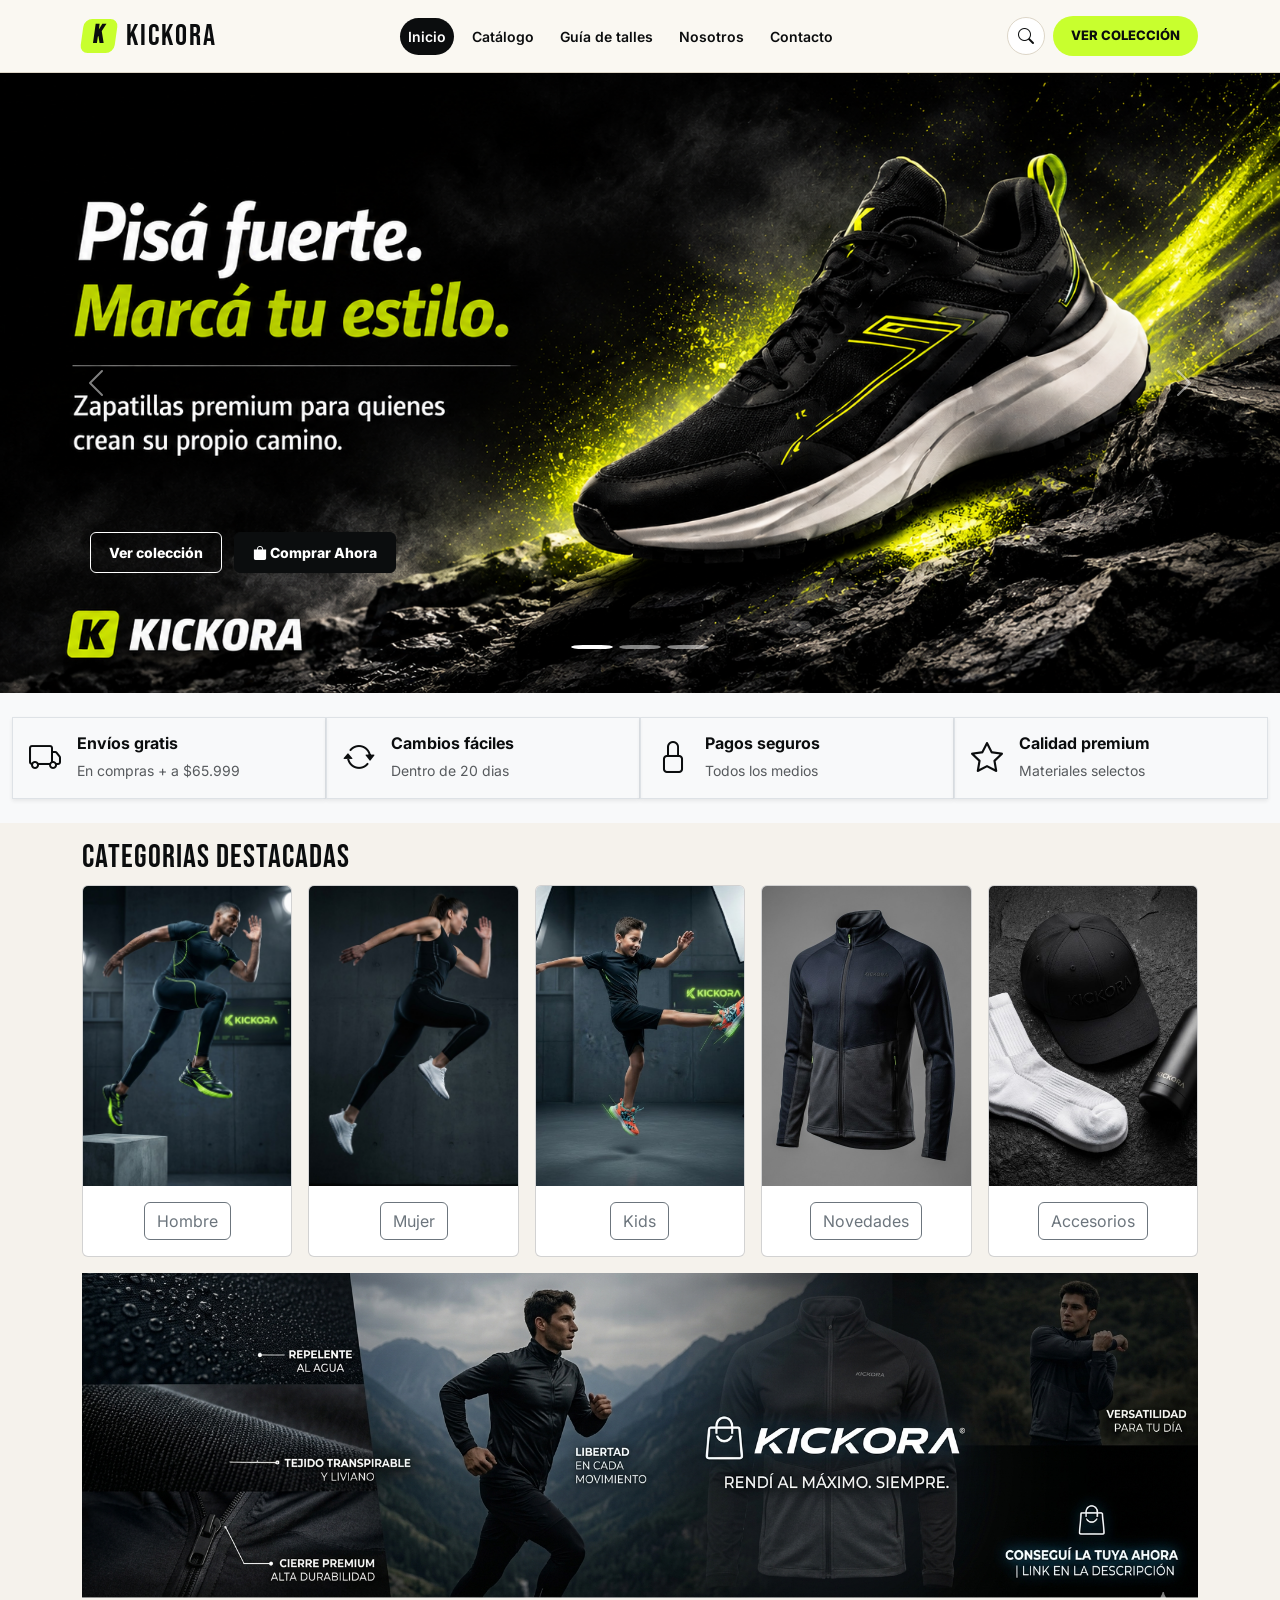
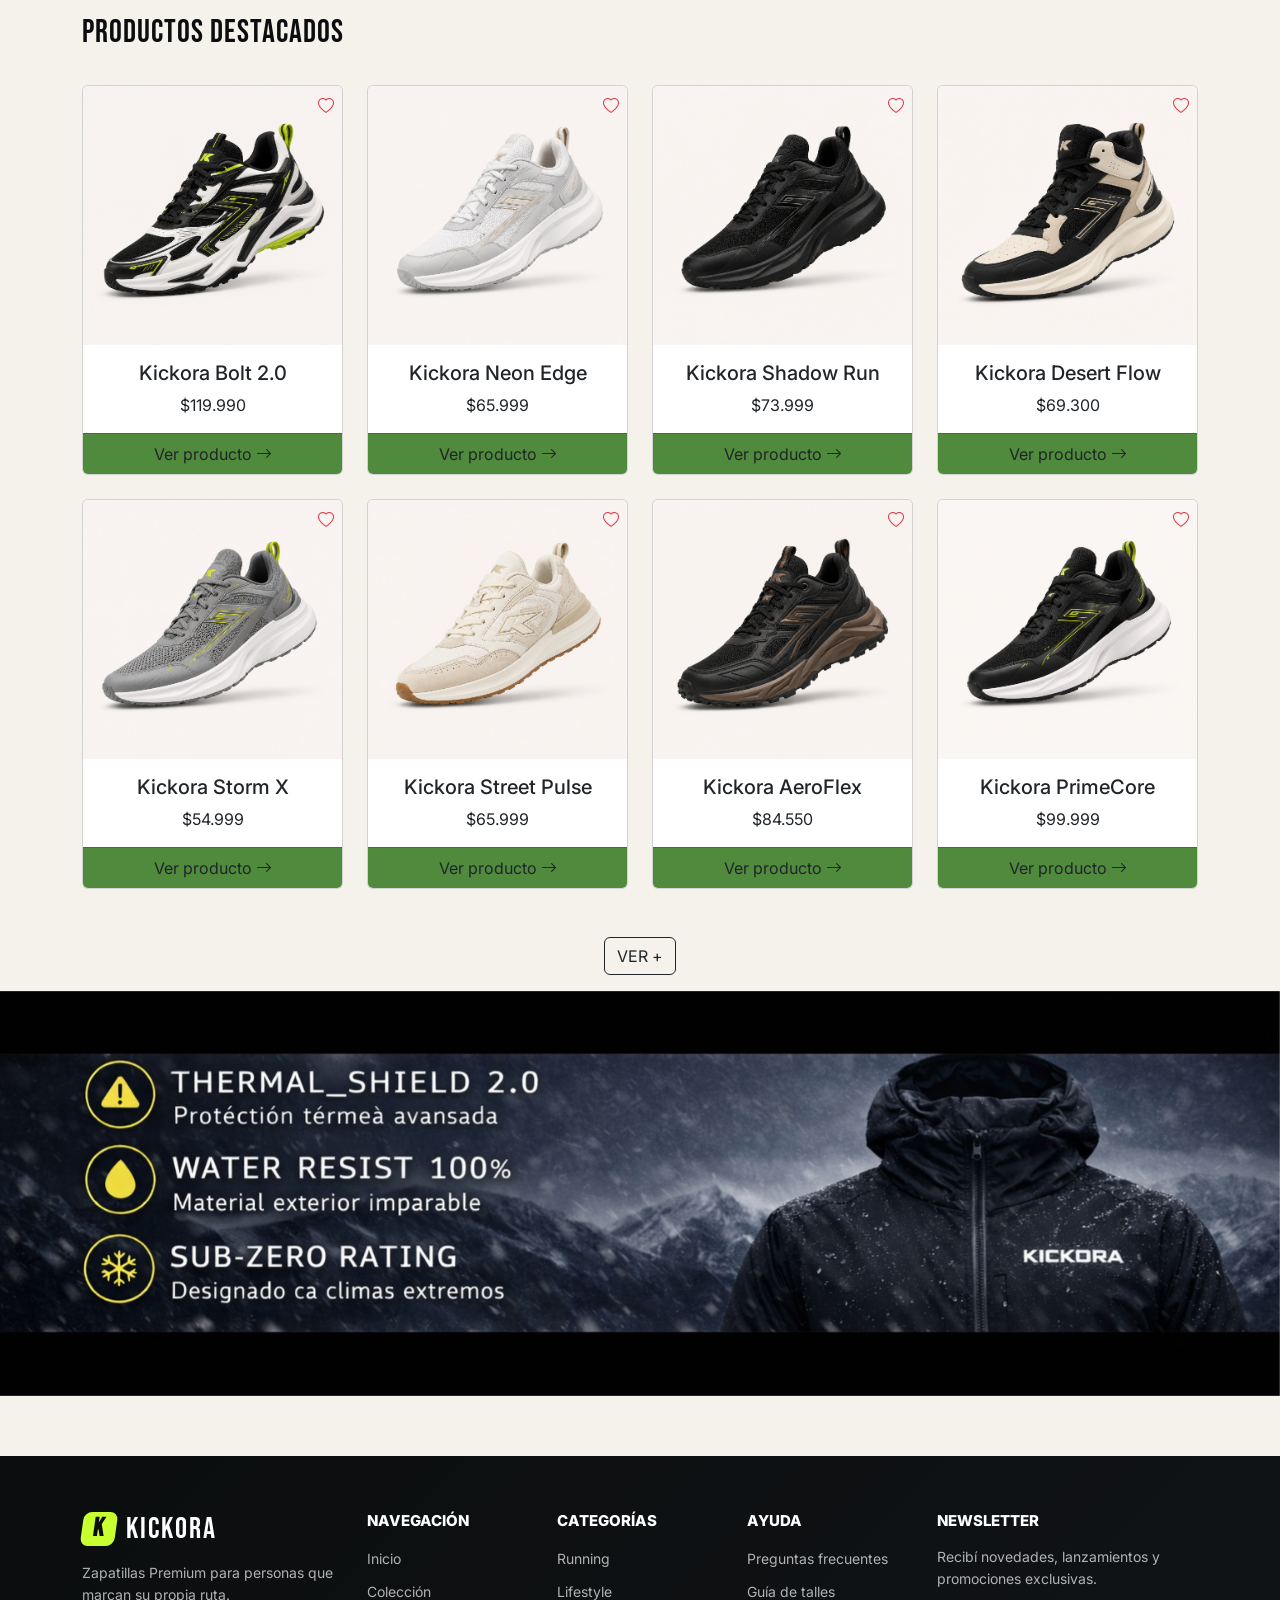
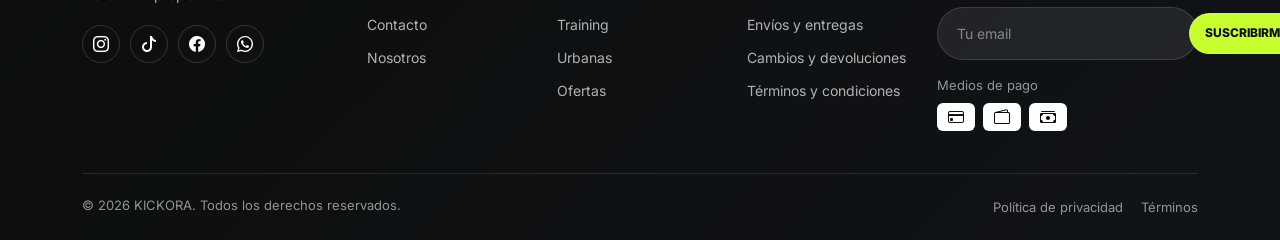
==== index.html @ adc2bf5d "arreglo el carousel, arreglo los botones de categorias y comprar ahora linkeando a categorias" ====
<!doctype html>
<html lang="es">
  <head>
    <meta charset="UTF-8" />
    <meta name="viewport" content="width=device-width, initial-scale=1.0" />
    <meta name="description" content="E-commerce de zapatillas en Argentina" />
    <meta name="author" content="RollingCode" />
    <link
      href="https://cdn.jsdelivr.net/npm/bootstrap@5.3.8/dist/css/bootstrap.min.css"
      rel="stylesheet"
      integrity="sha384-sRIl4kxILFvY47J16cr9ZwB07vP4J8+LH7qKQnuqkuIAvNWLzeN8tE5YBujZqJLB"
      crossorigin="anonymous"
    />
    <link
      rel="stylesheet"
      href="https://cdn.jsdelivr.net/npm/bootstrap-icons@1.11.3/font/bootstrap-icons.min.css"
    />
    <link rel="stylesheet" href="./css/style.css" />
    <title>Kickora | Tienda de Zapatillas</title>
  </head>
  <body>
    <header>
      <nav class="navbar navbar-expand-lg navbar-kickora">
        <div class="container">
          <a class="navbar-brand logo-kickora" href="index.html">
            <span class="marca-logo">K</span>
            KICKORA
          </a>

          <button
            class="navbar-toggler boton-menu-kickora"
            type="button"
            data-bs-toggle="collapse"
            data-bs-target="#menuKickora"
            aria-controls="menuKickora"
            aria-expanded="false"
            aria-label="Abrir menú"
          >
            <span class="navbar-toggler-icon"></span>
          </button>

          <div class="collapse navbar-collapse" id="menuKickora">
            <ul class="navbar-nav mx-auto mb-2 mb-lg-0 menu-kickora">
              <li class="nav-item">
                <a class="nav-link active" href="index.html">Inicio</a>
              </li>

              <li class="nav-item">
                <a class="nav-link" href="./pages/categorias.html">Catálogo</a>
              </li>

              <li class="nav-item">
                <a class="nav-link" href="./pages/talles.html"
                  >Guía de talles</a
                >
              </li>

              <li class="nav-item">
                <a class="nav-link" href="./pages/nosotros.html">Nosotros</a>
              </li>

              <li class="nav-item">
                <a class="nav-link" href="./pages/contacto.html">Contacto</a>
              </li>
            </ul>

            <div class="d-flex align-items-center gap-2 acciones-kickora">
              <a href="#" class="boton-icono" aria-label="Buscar">
                <i class="bi bi-search"></i>
              </a>

              <a
                href="./pages/categorias.html"
                class="btn boton-principal-kickora"
              >
                Ver colección
              </a>
            </div>
          </div>
        </div>
      </nav>
    </header>
    <main>
      <!--CAROUSEL -->
      <div
        id="carouselExampleIndicators"
        class="carousel slide carousel-kickora"
        data-bs-ride="carousel"
        data-bs-interval="3000"
        data-bs-pause="false"
      >
        <div class="carousel-indicators">
          <button
            type="button"
            data-bs-target="#carouselExampleIndicators"
            data-bs-slide-to="0"
            class="active"
            aria-current="true"
            aria-label="Slide 1"
          ></button>

          <button
            type="button"
            data-bs-target="#carouselExampleIndicators"
            data-bs-slide-to="1"
            aria-label="Slide 2"
          ></button>

          <button
            type="button"
            data-bs-target="#carouselExampleIndicators"
            data-bs-slide-to="2"
            aria-label="Slide 3"
          ></button>
        </div>

        <!-- CAROUSEL BANNERS -->
        <div class="carousel-inner">
          <div class="carousel-item active">
            <img
              src="./img/KICK-BANNER-1.png"
              class="d-block w-100 flyer banner"
              alt="kick1flyer1"
            />

            <div class="botones-carousel">
              <a
                href="./pages/categorias.html"
                class="btn btn-outline-light btn-sm"
              >
                Ver colección
              </a>

              <a href="./pages/categorias.html" class="btn btn-venta btn-sm">
                <i class="bi bi-bag-fill"></i>
                Comprar Ahora
              </a>
            </div>
          </div>

          <div class="carousel-item">
            <img
              src="./img/KICK-BANNER-2.png"
              class="d-block w-100 flyer banner"
              alt="kickflayer2"
            />

            <div class="botones-carousel">
              <a
                href="./pages/categorias.html"
                class="btn btn-outline-light btn-sm"
              >
                Ver colección
              </a>

              <a href="./pages/categorias.html" class="btn btn-venta btn-sm">
                <i class="bi bi-bag-fill"></i>
                Comprar Ahora
              </a>
            </div>
          </div>

          <div class="carousel-item">
            <img
              src="./img/KICK-BANNER-3.png"
              class="d-block w-100 flyer banner"
              alt="kickflyer3"
            />

            <div class="botones-carousel">
              <a
                href="./pages/categorias.html"
                class="btn btn-outline-light btn-sm"
              >
                Ver colección
              </a>

              <a href="./pages/categorias.html" class="btn btn-venta btn-sm">
                <i class="bi bi-bag-fill"></i>
                Comprar Ahora
              </a>
            </div>
          </div>
        </div>

        <!-- botones de direccionamientos del carousel -->
        <button
          class="carousel-control-prev"
          type="button"
          data-bs-target="#carouselExampleIndicators"
          data-bs-slide="prev"
        >
          <span class="carousel-control-prev-icon" aria-hidden="true"></span>
          <span class="visually-hidden">Anterior</span>
        </button>

        <button
          class="carousel-control-next"
          type="button"
          data-bs-target="#carouselExampleIndicators"
          data-bs-slide="next"
        >
          <span class="carousel-control-next-icon" aria-hidden="true"></span>
          <span class="visually-hidden">Siguiente</span>
        </button>
      </div>
      <!-- SECTOR DE BENEFICIOS -->
      <section class="d-none d-md-block py-4 bg-light">
        <div class="container-fluid">
          <div class="row row-cols-1 row-cols-md-4 g-0">
            <!-- Envíos -->
            <div class="col">
              <div class="d-flex align-items-center p-3 border shadow-sm h-100">
                <i class="bi bi-truck fs-2 me-3"></i>
                <div>
                  <h6 class="mb-1 fw-bold">Envíos gratis</h6>
                  <small class="text-muted">En compras + a $65.999</small>
                </div>
              </div>
            </div>
            <!-- Cambios -->
            <div class="col">
              <div class="d-flex align-items-center p-3 border shadow-sm h-100">
                <i class="bi bi-arrow-repeat fs-2 me-3"></i>
                <div>
                  <h6 class="mb-1 fw-bold">Cambios fáciles</h6>
                  <small class="text-muted">Dentro de 20 dias</small>
                </div>
              </div>
            </div>
            <!-- Pagos -->
            <div class="col">
              <div class="d-flex align-items-center p-3 border shadow-sm h-100">
                <i class="bi bi-lock fs-2 me-3"></i>
                <div>
                  <h6 class="mb-1 fw-bold">Pagos seguros</h6>
                  <small class="text-muted">Todos los medios</small>
                </div>
              </div>
            </div>
            <!-- Calidad premium -->
            <div class="col">
              <div class="d-flex align-items-center p-3 border shadow-sm h-100">
                <i class="bi bi-star fs-2 me-3"></i>
                <div>
                  <h6 class="mb-1 fw-bold">Calidad premium</h6>
                  <small class="text-muted">Materiales selectos</small>
                </div>
              </div>
            </div>
          </div>
        </div>
      </section>
      <!--CATEGORIAS DESTACADAS -->
      <section class="container my-3">
        <h2>Categorias destacadas</h2>
        <div
          class="row row-categorias justify-content-center row-cols-2 row-cols-md-3 row-cols-lg-5 g-3"
        >
          <div class="col">
            <div class="card">
              <img
                src="./img/hombre.jpg"
                class="card-img-top img-categoria"
                alt="Hombre"
              />
              <div class="card-body text-center">
                <a
                  href="./pages/categorias.html"
                  class="btn btn-outline-secondary"
                  >Hombre</a
                >
              </div>
            </div>
          </div>
          <div class="col">
            <div class="card">
              <img
                src="./img/mujer.jpg"
                class="card-img-top img-categoria"
                alt="Mujer"
              />
              <div class="card-body text-center">
                <button type="button" class="btn btn-outline-secondary">
                  Mujer
                </button>
              </div>
            </div>
          </div>
          <div class="col">
            <div class="card">
              <img
                src="./img/niño.jpg"
                class="card-img-top img-categoria"
                alt="Kids"
              />
              <div class="card-body text-center">
                <button type="button" class="btn btn-outline-secondary">
                  Kids
                </button>
              </div>
            </div>
          </div>
          <div class="col">
            <div class="card">
              <img
                src="./img/novedades.jpg"
                class="card-img-top img-categoria"
                alt="Novedades"
              />
              <div class="card-body text-center">
                <button type="button" class="btn btn-outline-secondary">
                  Novedades
                </button>
              </div>
            </div>
          </div>
          <div class="col">
            <div class="card">
              <img
                src="./img/accesorios.jpg"
                class="card-img-top img-categoria"
                alt="Accesorios"
              />
              <div class="card-body text-center">
                <button type="button" class="btn btn-outline-secondary">
                  Accesorios
                </button>
              </div>
            </div>
          </div>
        </div>
      </section>
      <!--BANNER PROMOCIONAL -->
      <section class="container-fluid position-relative d-none d-md-block">
        <img
          src="./img/bannermedio.png"
          alt="Bannerpublicitario"
          class="banner-kickora"
        />
      </section>
      <!--CATEGORIAS DE PRODUCTOS -->
      <section class="container my-3">
        <h2>Productos Destacados</h2>
        <div class="row row-cols-2 row-cols-md-4 g-4 mt-2 text-center">
          <div class="col">
            <div class="card h-100 position-relative">
              <img src="./img/1.png" class="card-img-top" alt="producto1" />
              <a href="#" class="position-absolute top-0 end-0 m-2 text-danger">
                <i class="bi bi-heart"></i>
              </a>
              <div class="card-body">
                <h5 class="card-title">Kickora Bolt 2.0</h5>
                <p class="card-text">$119.990</p>
              </div>
              <div class="card-footer">
                <a
                  href="pages/detalle-producto.html"
                  class="text-decoration-none text-dark"
                >
                  Ver producto <i class="bi bi-arrow-right"></i>
                </a>
              </div>
            </div>
          </div>
          <div class="col">
            <div class="card h-100 position-relative">
              <img src="./img/2.png" class="card-img-top" alt="producto2" />
              <a href="#" class="position-absolute top-0 end-0 m-2 text-danger">
                <i class="bi bi-heart"></i>
              </a>
              <div class="card-body">
                <h5 class="card-title">Kickora Neon Edge</h5>
                <p class="card-text">$65.999</p>
              </div>
              <div class="card-footer">
                <span>Ver producto <i class="bi bi-arrow-right"></i></span>
              </div>
            </div>
          </div>
          <div class="col">
            <div class="card h-100 position-relative">
              <img src="./img/3.png" class="card-img-top" alt="producto3" />
              <a href="#" class="position-absolute top-0 end-0 m-2 text-danger">
                <i class="bi bi-heart"></i>
              </a>
              <div class="card-body">
                <h5 class="card-title">Kickora Shadow Run</h5>
                <span class="card-text">$73.999</span>
              </div>
              <div class="card-footer">
                <span>Ver producto <i class="bi bi-arrow-right"></i></span>
              </div>
            </div>
          </div>
          <div class="col">
            <div class="card h-100 position-relative">
              <img src="./img/4.png" class="card-img-top" alt="producto4" />
              <a href="#" class="position-absolute top-0 end-0 m-2 text-danger">
                <i class="bi bi-heart"></i>
              </a>
              <div class="card-body">
                <h5 class="card-title">Kickora Desert Flow</h5>
                <p class="card-text">$69.300</p>
              </div>
              <div class="card-footer">
                <span>Ver producto <i class="bi bi-arrow-right"></i></span>
              </div>
            </div>
          </div>
          <div class="col">
            <div class="card h-100 position-relative">
              <img src="./img/5.png" class="card-img-top" alt="producto5" />
              <a href="#" class="position-absolute top-0 end-0 m-2 text-danger">
                <i class="bi bi-heart"></i>
              </a>
              <div class="card-body">
                <h5 class="card-title">Kickora Storm X</h5>
                <p class="card-text">$54.999</p>
              </div>
              <div class="card-footer">
                <span>Ver producto <i class="bi bi-arrow-right"></i></span>
              </div>
            </div>
          </div>
          <div class="col">
            <div class="card h-100 position-relative">
              <img src="./img/6.png" class="card-img-top" alt="producto6" />
              <a href="#" class="position-absolute top-0 end-0 m-2 text-danger">
                <i class="bi bi-heart"></i>
              </a>
              <div class="card-body">
                <h5 class="card-title">Kickora Street Pulse</h5>
                <p class="card-text">$65.999</p>
              </div>
              <div class="card-footer">
                <span>Ver producto <i class="bi bi-arrow-right"></i></span>
              </div>
            </div>
          </div>
          <div class="col">
            <div class="card h-100 position-relative">
              <img src="./img/7.png" class="card-img-top" alt="producto7" />
              <a href="#" class="position-absolute top-0 end-0 m-2 text-danger">
                <i class="bi bi-heart"></i>
              </a>
              <div class="card-body">
                <h5 class="card-title">Kickora AeroFlex</h5>
                <p class="card-text">$84.550</p>
              </div>
              <div class="card-footer">
                <span>Ver producto <i class="bi bi-arrow-right"></i></span>
              </div>
            </div>
          </div>
          <div class="col">
            <div class="card h-100 position-relative">
              <img
                src="./img/8.png"
                class="card-img-top"
                alt="producto8
              "
              />
              <a href="#" class="position-absolute top-0 end-0 m-2 text-danger">
                <i class="bi bi-heart"></i>
              </a>
              <div class="card-body">
                <h5 class="card-title">Kickora PrimeCore</h5>
                <p class="card-text">$99.999</p>
              </div>
              <div class="card-footer">
                <span>Ver producto <i class="bi bi-arrow-right"></i></span>
              </div>
            </div>
          </div>
        </div>
        <div class="text-center mt-5">
          <button type="button" class="btn btn-outline-dark display-3">
            VER +
          </button>
        </div>
      </section>
      <!--CAROUSEL FIN PROMO -->
      <section>
        <div
          id="promoCarousel"
          class="carousel slide h-25"
          data-bs-ride="carousel"
          data-bs-interval="2000"
        >
          <div class="carousel-inner">
            <div class="carousel-item active">
              <img
                src="./img/promocamperas.png"
                class="d-block w-100"
                alt="camperapromo"
              />
            </div>
            <div class="carousel-item">
              <img
                src="./img/termicaspromo.png"
                class="d-block w-100"
                alt="termicaspromo"
              />
            </div>
            <div class="carousel-item">
              <img
                src="./img/promomedias.png"
                class="d-block w-100"
                alt="mediaspromo"
              />
            </div>
            <div class="carousel-item">
              <img src="./img/off.png" class="d-block w-100" alt="offpromo" />
            </div>
          </div>
        </div>
      </section>
    </main>
    <footer class="footer-kickora">
      <div class="container">
        <div class="row gy-4">
          <div class="col-12 col-md-6 col-lg-3">
            <a href="index.html" class="logo-footer">
              <span class="marca-logo">K</span>
              KICKORA
            </a>

            <p class="texto-footer mt-3">
              Zapatillas Premium para personas que marcan su propia ruta.
            </p>

            <div class="redes-footer">
              <a href="#" aria-label="Instagram">
                <i class="bi bi-instagram"></i>
              </a>

              <a href="#" aria-label="TikTok">
                <i class="bi bi-tiktok"></i>
              </a>

              <a href="#" aria-label="Facebook">
                <i class="bi bi-facebook"></i>
              </a>

              <a href="#" aria-label="WhatsApp">
                <i class="bi bi-whatsapp"></i>
              </a>
            </div>
          </div>

          <div class="col-6 col-md-3 col-lg-2">
            <h5 class="titulo-footer">Navegación</h5>

            <ul class="links-footer">
              <li><a href="index.html">Inicio</a></li>
              <li><a href="./pages/categorias.html">Colección</a></li>
              <li><a href="./pages/contacto.html">Contacto</a></li>
              <li><a href="./pages/nosotros.html">Nosotros</a></li>
            </ul>
          </div>

          <div class="col-6 col-md-3 col-lg-2">
            <h5 class="titulo-footer">Categorías</h5>

            <ul class="links-footer">
              <li><a href="./pages/categorias.html">Running</a></li>
              <li><a href="./pages/categorias.html">Lifestyle</a></li>
              <li><a href="./pages/categorias.html">Training</a></li>
              <li><a href="./pages/categorias.html">Urbanas</a></li>
              <li><a href="./pages/categorias.html">Ofertas</a></li>
            </ul>
          </div>

          <div class="col-6 col-md-3 col-lg-2">
            <h5 class="titulo-footer">Ayuda</h5>

            <ul class="links-footer">
              <li>
                <a href="./pages/preguntas-frecuentes.html"
                  >Preguntas frecuentes</a
                >
              </li>
              <li><a href="./pages/talles.html">Guía de talles</a></li>
              <li><a href="#">Envíos y entregas</a></li>
              <li><a href="#">Cambios y devoluciones</a></li>
              <li><a href="#">Términos y condiciones</a></li>
            </ul>
          </div>

          <div class="col-12 col-md-6 col-lg-3">
            <h5 class="titulo-footer">Newsletter</h5>

            <p class="texto-footer">
              Recibí novedades, lanzamientos y promociones exclusivas.
            </p>

            <form class="formulario-footer">
              <input type="email" placeholder="Tu email" />
              <button type="submit">Suscribirme</button>
            </form>

            <div class="medios-pago mt-3">
              <span>Medios de pago</span>

              <div class="iconos-pago">
                <i class="bi bi-credit-card"></i>
                <i class="bi bi-wallet2"></i>
                <i class="bi bi-cash-stack"></i>
              </div>
            </div>
          </div>
        </div>

        <div class="footer-inferior">
          <p>© 2026 KICKORA. Todos los derechos reservados.</p>

          <div>
            <a href="#">Política de privacidad</a>
            <a href="#">Términos</a>
          </div>
        </div>
      </div>
    </footer>
    <script
      src="https://cdn.jsdelivr.net/npm/bootstrap@5.3.8/dist/js/bootstrap.bundle.min.js"
      integrity="sha384-FKyoEForCGlyvwx9Hj09JcYn3nv7wiPVlz7YYwJrWVcXK/BmnVDxM+D2scQbITxI"
      crossorigin="anonymous"
    ></script>
  </body>
</html>
---- css/style.css ----
@import url("https://fonts.googleapis.com/css2?family=Bebas+Neue&family=Inter:wght@400;500;600;700;800&display=swap");

:root {
  /* Colores principales */
  --color-fondo: #f5f2ec;
  --color-tarjeta: #faf8f2;
  --color-blanco: #ffffff;
  --color-negro: #0b0d0e;
  --color-oscuro: #111417;

  /* Textos */
  --color-texto-principal: #0b0d0e;
  --color-texto-secundario: #6e6e6e;
  --color-texto-claro: rgba(255, 255, 255, 0.68);

  /* Marca */
  --color-verde-lima: #c8ff2e;
  --color-verde-lima-hover: #a6d927;

  /* Neutros */
  --color-beige: #e7d8be;
  --color-beige-oscuro: #c7b99f;
  --color-borde: #ddd6c8;
  --color-gris-claro: #e8e4da;

  /* Estados */
  --color-exito: #4f8a3d;
  --color-error: #d94a4a;

  /* Sombras */
  --sombra-suave: 0 10px 30px rgba(0, 0, 0, 0.08);
  --sombra-tarjeta: 0 8px 20px rgba(0, 0, 0, 0.06);

  /* Bordes */
  --radio-chico: 8px;
  --radio-medio: 16px;
  --radio-grande: 28px;
  --radio-redondo: 999px;
}

* {
  box-sizing: border-box;
}

body {
  margin: 0;
  font-family: "Inter", sans-serif;
  background-color: var(--color-fondo);
  color: var(--color-texto-principal);
}

h1,
h2,
h3,
.logo-kickora,
.logo-footer {
  font-family: "Bebas Neue", sans-serif;
  letter-spacing: 1px;
}

/* NAVBAR KICKORA */

.navbar-kickora {
  width: 100%;
  background-color: var(--color-tarjeta);
  border-bottom: 1px solid var(--color-borde);
  padding: 14px 0;
  position: sticky;
  top: 0;
  z-index: 1000;
}

.logo-kickora,
.logo-footer {
  display: inline-flex;
  align-items: center;
  gap: 10px;
  color: var(--color-negro);
  text-decoration: none;
  font-size: 30px;
  line-height: 1;
  letter-spacing: 2px;
}

.marca-logo {
  width: 34px;
  height: 34px;
  background-color: var(--color-verde-lima);
  color: var(--color-negro);
  display: inline-flex;
  align-items: center;
  justify-content: center;
  border-radius: var(--radio-chico);
  font-family: "Bebas Neue", sans-serif;
  font-size: 26px;
  font-weight: 700;
  transform: skew(-8deg);
}

.menu-kickora {
  gap: 10px;
}

.menu-kickora .nav-link {
  color: var(--color-negro);
  font-size: 14px;
  font-weight: 600;
  padding: 8px 12px;
  border-radius: var(--radio-redondo);
  transition: all 0.2s ease;
}

.menu-kickora .nav-link:hover,
.menu-kickora .nav-link.active {
  background-color: var(--color-negro);
  color: var(--color-blanco);
}

.acciones-kickora .boton-icono {
  width: 38px;
  height: 38px;
  border: 1px solid var(--color-borde);
  border-radius: 50%;
  color: var(--color-negro);
  background-color: var(--color-blanco);
  display: inline-flex;
  align-items: center;
  justify-content: center;
  text-decoration: none;
  transition: all 0.2s ease;
}

.acciones-kickora .boton-icono:hover {
  background-color: var(--color-negro);
  color: var(--color-verde-lima);
  border-color: var(--color-negro);
}

.boton-principal-kickora {
  background-color: var(--color-verde-lima);
  color: var(--color-negro);
  border: none;
  border-radius: var(--radio-redondo);
  padding: 10px 18px;
  font-size: 13px;
  font-weight: 800;
  text-transform: uppercase;
  transition: all 0.2s ease;
}

.boton-principal-kickora:hover {
  background-color: var(--color-verde-lima-hover);
  color: var(--color-negro);
  transform: translateY(-1px);
}

.boton-menu-kickora {
  border: 1px solid var(--color-borde);
  background-color: var(--color-blanco);
}

.boton-menu-kickora:focus {
  box-shadow: none;
}

/* BREADCRUMB KICKORA */

.breadcrumb-kickora {
  background-color: var(--color-fondo);
  padding: 18px 0 8px;
}

.breadcrumb-kickora .breadcrumb {
  font-size: 13px;
  font-weight: 500;
}

.breadcrumb-kickora .breadcrumb-item a {
  color: var(--color-texto-secundario);
  text-decoration: none;
}

.breadcrumb-kickora .breadcrumb-item a:hover {
  color: var(--color-negro);
}

.breadcrumb-kickora .breadcrumb-item.active {
  color: var(--color-negro);
  font-weight: 700;
}

.breadcrumb-kickora .breadcrumb-item + .breadcrumb-item::before {
  color: var(--color-texto-secundario);
}

/* css-error-404 */
.error-body {
  min-height: 100vh;
  overflow: hidden;
}
.error-section {
  min-height: 100vh;

  overflow: hidden;
  padding: 40px 20px 120px;
}

.title-404 {
  font-size: clamp(6rem, 18vw, 12rem);
  font-weight: 900;
  line-height: 1;
  color: #000;
  margin-bottom: 10px;
}
.subtitle {
  font-size: clamp(1.5rem, 4vw, 2.5rem);
  font-weight: 700;
  color: #111;
}

.description {
  font-size: clamp(1rem, 2vw, 1.4rem);
  color: #666;
  line-height: 1.5;
}
.btn-home {
  position: absolute;
  bottom: 65px;
  left: 50%;
  transform: translateX(-50%);
  background: #d8ff2f;
  border: none;
  border-radius: 14px;
  padding: 16px 40px;
  font-weight: 800;
  font-size: 1rem;
  color: #111;
  transition: 0.3s;
  z-index: 3;
}
.btn-home:hover {
  background: #c5eb28;
  transform: translateX(-50%) scale(1.03);
}
.contenedor-zapatilla {
  position: absolute;
  bottom: 90px;
  left: 50%;
  transform: translateX(-50%);
  width: min(90vw, 700px);
  z-index: 2;
}
.contenedor-zapatilla img {
  width: 100%;
  object-fit: contain;
  filter: drop-shadow(0 20px 30px rgba(0, 0, 0, 0.35));
}
/* Mobile */
@media (max-width: 768px) {
  .contenedor-zapatilla {
    bottom: 130px;
    margin-top: 40px;
  }

  .btn-home {
    width: 85%;
  }
}

/* FOOTER KICKORA */

.footer-kickora {
  background: linear-gradient(135deg, var(--color-negro), var(--color-oscuro));
  color: var(--color-blanco);
  padding: 56px 0 22px;
  margin-top: 60px;
}

.footer-kickora .logo-footer {
  color: var(--color-blanco);
}

.footer-kickora .marca-logo {
  background-color: var(--color-verde-lima);
  color: var(--color-negro);
}

.texto-footer {
  color: var(--color-texto-claro);
  font-size: 14px;
  line-height: 1.6;
  max-width: 260px;
}

.titulo-footer {
  color: var(--color-blanco);
  font-size: 15px;
  font-weight: 800;
  text-transform: uppercase;
  margin-bottom: 16px;
}

.links-footer {
  list-style: none;
  padding: 0;
  margin: 0;
}

.links-footer li {
  margin-bottom: 9px;
}

.links-footer a {
  color: var(--color-texto-claro);
  text-decoration: none;
  font-size: 14px;
  transition: all 0.2s ease;
}

.links-footer a:hover {
  color: var(--color-verde-lima);
  padding-left: 4px;
}

.redes-footer {
  display: flex;
  gap: 10px;
  margin-top: 18px;
}

.redes-footer a {
  width: 38px;
  height: 38px;
  border: 1px solid rgba(255, 255, 255, 0.16);
  border-radius: 50%;
  color: var(--color-blanco);
  display: inline-flex;
  align-items: center;
  justify-content: center;
  text-decoration: none;
  transition: all 0.2s ease;
}

.redes-footer a:hover {
  background-color: var(--color-verde-lima);
  color: var(--color-negro);
  border-color: var(--color-verde-lima);
}

.formulario-footer {
  display: flex;
  background-color: rgba(255, 255, 255, 0.08);
  border: 1px solid rgba(255, 255, 255, 0.12);
  border-radius: var(--radio-redondo);
  padding: 5px;
  max-width: 340px;
}

.formulario-footer input {
  flex: 1;
  background: transparent;
  border: none;
  outline: none;
  color: var(--color-blanco);
  padding: 10px 14px;
  font-size: 14px;
}

.formulario-footer input::placeholder {
  color: rgba(255, 255, 255, 0.45);
}

.formulario-footer button {
  border: none;
  background-color: var(--color-verde-lima);
  color: var(--color-negro);
  border-radius: var(--radio-redondo);
  padding: 10px 16px;
  font-size: 12px;
  font-weight: 800;
  text-transform: uppercase;
}

.formulario-footer button:hover {
  background-color: var(--color-verde-lima-hover);
}

.medios-pago span {
  display: block;
  font-size: 13px;
  color: rgba(255, 255, 255, 0.55);
  margin-bottom: 8px;
}

.iconos-pago {
  display: flex;
  gap: 8px;
}

.iconos-pago i {
  width: 38px;
  height: 28px;
  background-color: var(--color-blanco);
  color: var(--color-negro);
  border-radius: 6px;
  display: inline-flex;
  align-items: center;
  justify-content: center;
}

.footer-inferior {
  border-top: 1px solid rgba(255, 255, 255, 0.1);
  margin-top: 42px;
  padding-top: 20px;
  display: flex;
  align-items: center;
  justify-content: space-between;
  gap: 16px;
  flex-wrap: wrap;
}

.footer-inferior p {
  margin: 0;
  color: rgba(255, 255, 255, 0.55);
  font-size: 13px;
}

.footer-inferior a {
  color: rgba(255, 255, 255, 0.55);
  text-decoration: none;
  font-size: 13px;
  margin-left: 14px;
}

.footer-inferior a:hover {
  color: var(--color-verde-lima);
}

/* RESPONSIVE */

@media (max-width: 991px) {
  .navbar-kickora .navbar-collapse {
    background-color: var(--color-tarjeta);
    margin-top: 14px;
    padding: 18px;
    border-radius: var(--radio-medio);
    border: 1px solid var(--color-borde);
    box-shadow: var(--sombra-suave);
  }

  .menu-kickora {
    gap: 4px;
  }

  .acciones-kickora {
    margin-top: 12px;
  }

  .boton-principal-kickora {
    width: 100%;
  }
}

@media (max-width: 576px) {
  .logo-kickora,
  .logo-footer {
    font-size: 26px;
  }

  .marca-logo {
    width: 30px;
    height: 30px;
    font-size: 22px;
  }

  .formulario-footer {
    flex-direction: column;
    border-radius: var(--radio-medio);
  }

  .formulario-footer button {
    width: 100%;
  }

  .footer-inferior {
    flex-direction: column;
    align-items: flex-start;
  }

  .footer-inferior a {
    margin-left: 0;
    margin-right: 14px;
  }
}

/* CAROUSEL/BANNER INICIO */
#carouselExampleIndicators,
#carouselExampleIndicators .carousel-inner,
#carouselExampleIndicators .carousel-item {
  width: 100%;
  height: 620px;
}

#carouselExampleIndicators .carousel-item {
  position: relative;
}

#carouselExampleIndicators .banner {
  width: 100%;
  height: 100%;
  display: block;
  object-fit: cover;
  object-position: center;
}

/* BOTONES DEL BANNER */
.botones-carousel {
  position: absolute;
  left: 7%;
  bottom: 120px;
  z-index: 20;
  display: flex;
  align-items: center;
  gap: 12px;
}

.botones-carousel .btn {
  border-radius: 6px;
  padding: 9px 18px;
  font-size: 14px;
  font-weight: 800;
}

.btn-venta {
  background: var(--color-negro);
  color: var(--color-blanco);
  border: 1px solid var(--color-negro);
  transition: 0.3s;
}

.btn-venta:hover {
  background: var(--color-verde-lima);
  color: var(--color-negro);
  border-color: var(--color-verde-lima);
}

.btn-outline-light {
  border: 1px solid var(--color-blanco);
  color: var(--color-blanco);
  transition: 0.3s;
}

.btn-outline-light:hover {
  background: var(--color-blanco);
  color: var(--color-negro);
}

/* INDICADORES DEL CARRUSEL */
#carouselExampleIndicators .carousel-indicators {
  bottom: 18px;
  z-index: 25;
}

#carouselExampleIndicators .carousel-indicators button {
  width: 42px;
  height: 4px;
  border-radius: 20px;
}

#carouselExampleIndicators .carousel-control-prev,
#carouselExampleIndicators .carousel-control-next {
  z-index: 25;
}

/* RESPONSIVE CARRUSEL */
@media (max-width: 992px) {
  #carouselExampleIndicators,
  #carouselExampleIndicators .carousel-inner,
  #carouselExampleIndicators .carousel-item {
    height: 480px;
  }

  .botones-carousel {
    bottom: 90px;
  }
}

@media (max-width: 768px) {
  #carouselExampleIndicators,
  #carouselExampleIndicators .carousel-inner,
  #carouselExampleIndicators .carousel-item {
    height: 360px;
  }

  .botones-carousel {
    left: 24px;
    bottom: 55px;
  }

  .botones-carousel .btn {
    padding: 8px 13px;
    font-size: 12px;
  }
}

@media (max-width: 576px) {
  #carouselExampleIndicators,
  #carouselExampleIndicators .carousel-inner,
  #carouselExampleIndicators .carousel-item {
    height: 260px;
  }

  .botones-carousel {
    bottom: 38px;
    gap: 8px;
  }

  .botones-carousel .btn {
    padding: 7px 10px;
    font-size: 11px;
  }
}
/*DEFINICION DE LAS IMAGENES DE LAS CARDS*/
.img-categoria {
  width: 100%;
  height: 300px;
  object-fit: cover;
}
/*SOMBRA DE CARD PAGINA PRINCIPAL */
.card {
  transition: box-shadow 0.3s ease;
}

.card:hover {
  box-shadow: 5px 5px 5px var(--color-negro);
}

.card-footer {
  background: var(--color-exito);
}
/*BANER DEL MEDIO PÁGINA PRINCIPAL*/
.banner-kickora {
  width: 100%;
  height: 325px;
  object-fit: contain;
}
/*CAROUSEL DE PROMO FINAL*/
#promoCarousel .carousel-item img {
  width: 100%;
  height: 45vh;
  object-fit: cover;
  object-position: center;
}
@media screen and (max-width: 912px) {
  #promoCarousel .carousel-item img {
    height: 120px; 
  }
}
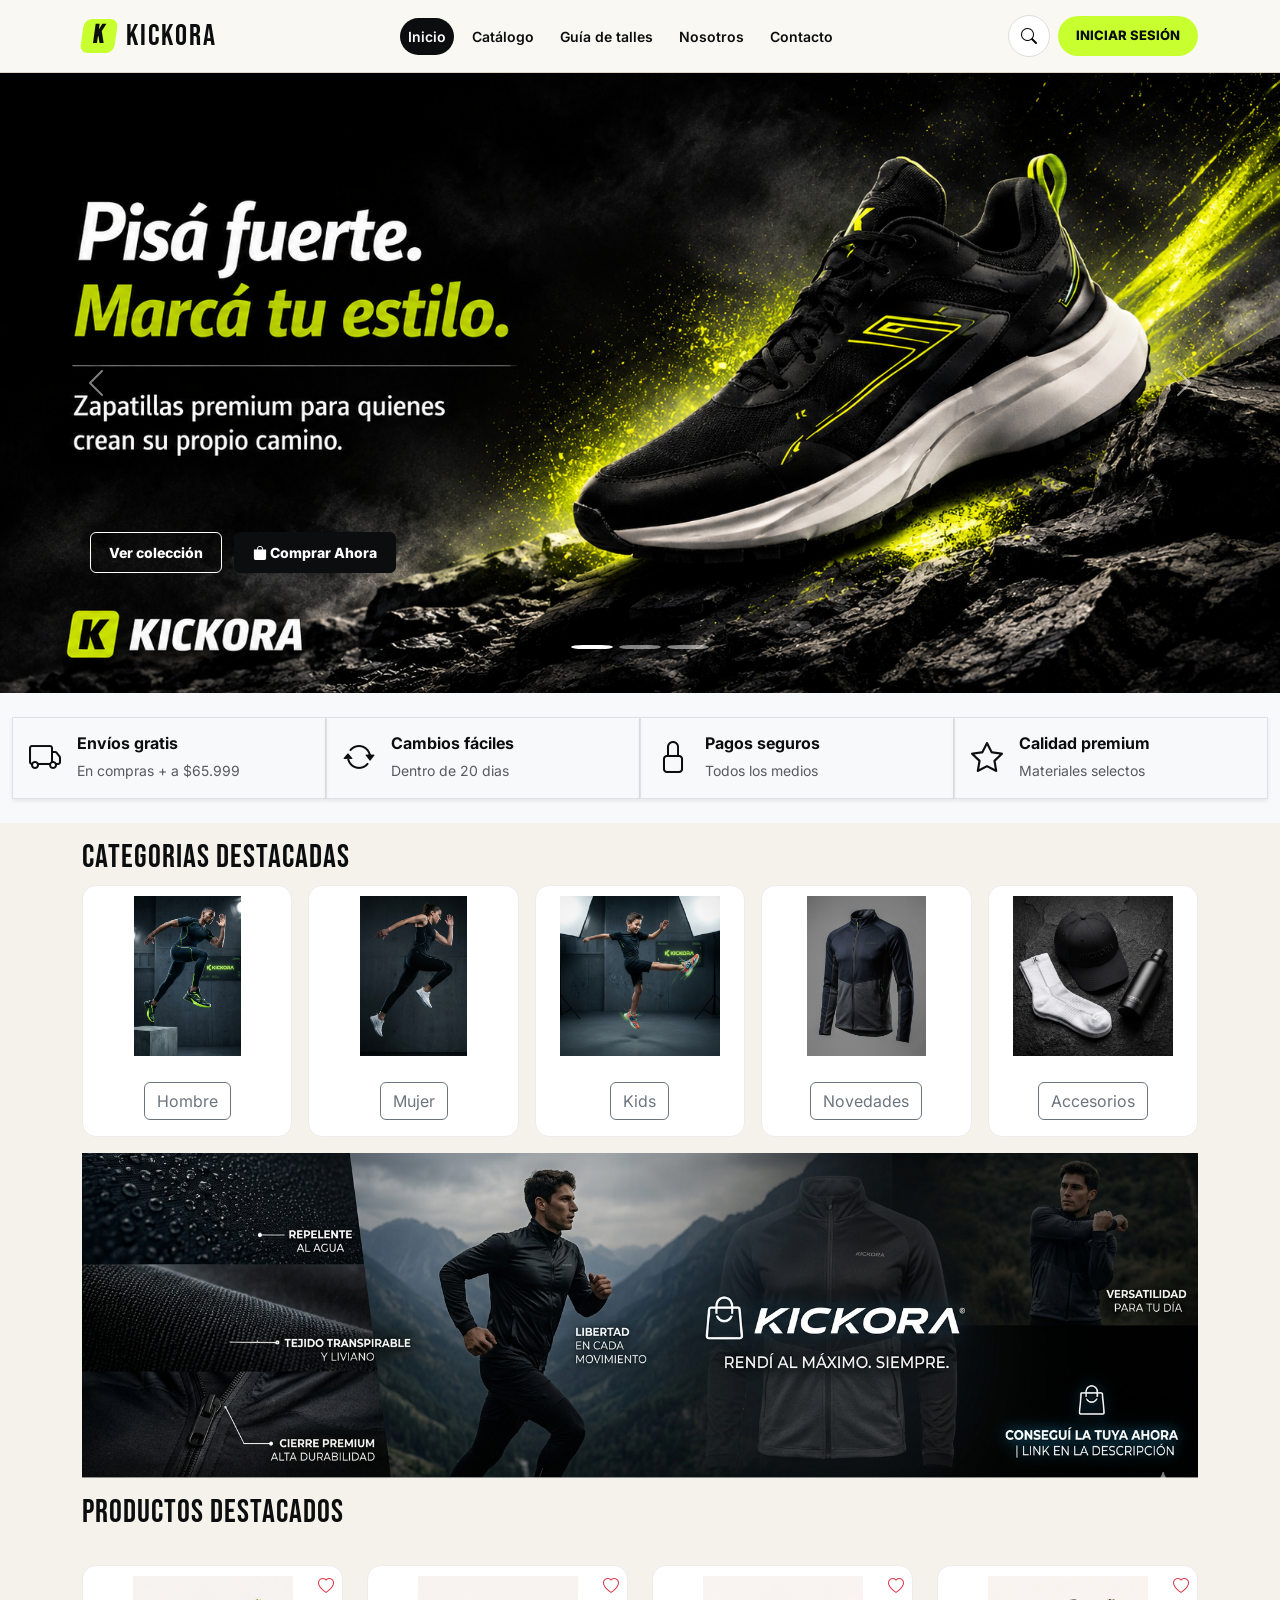
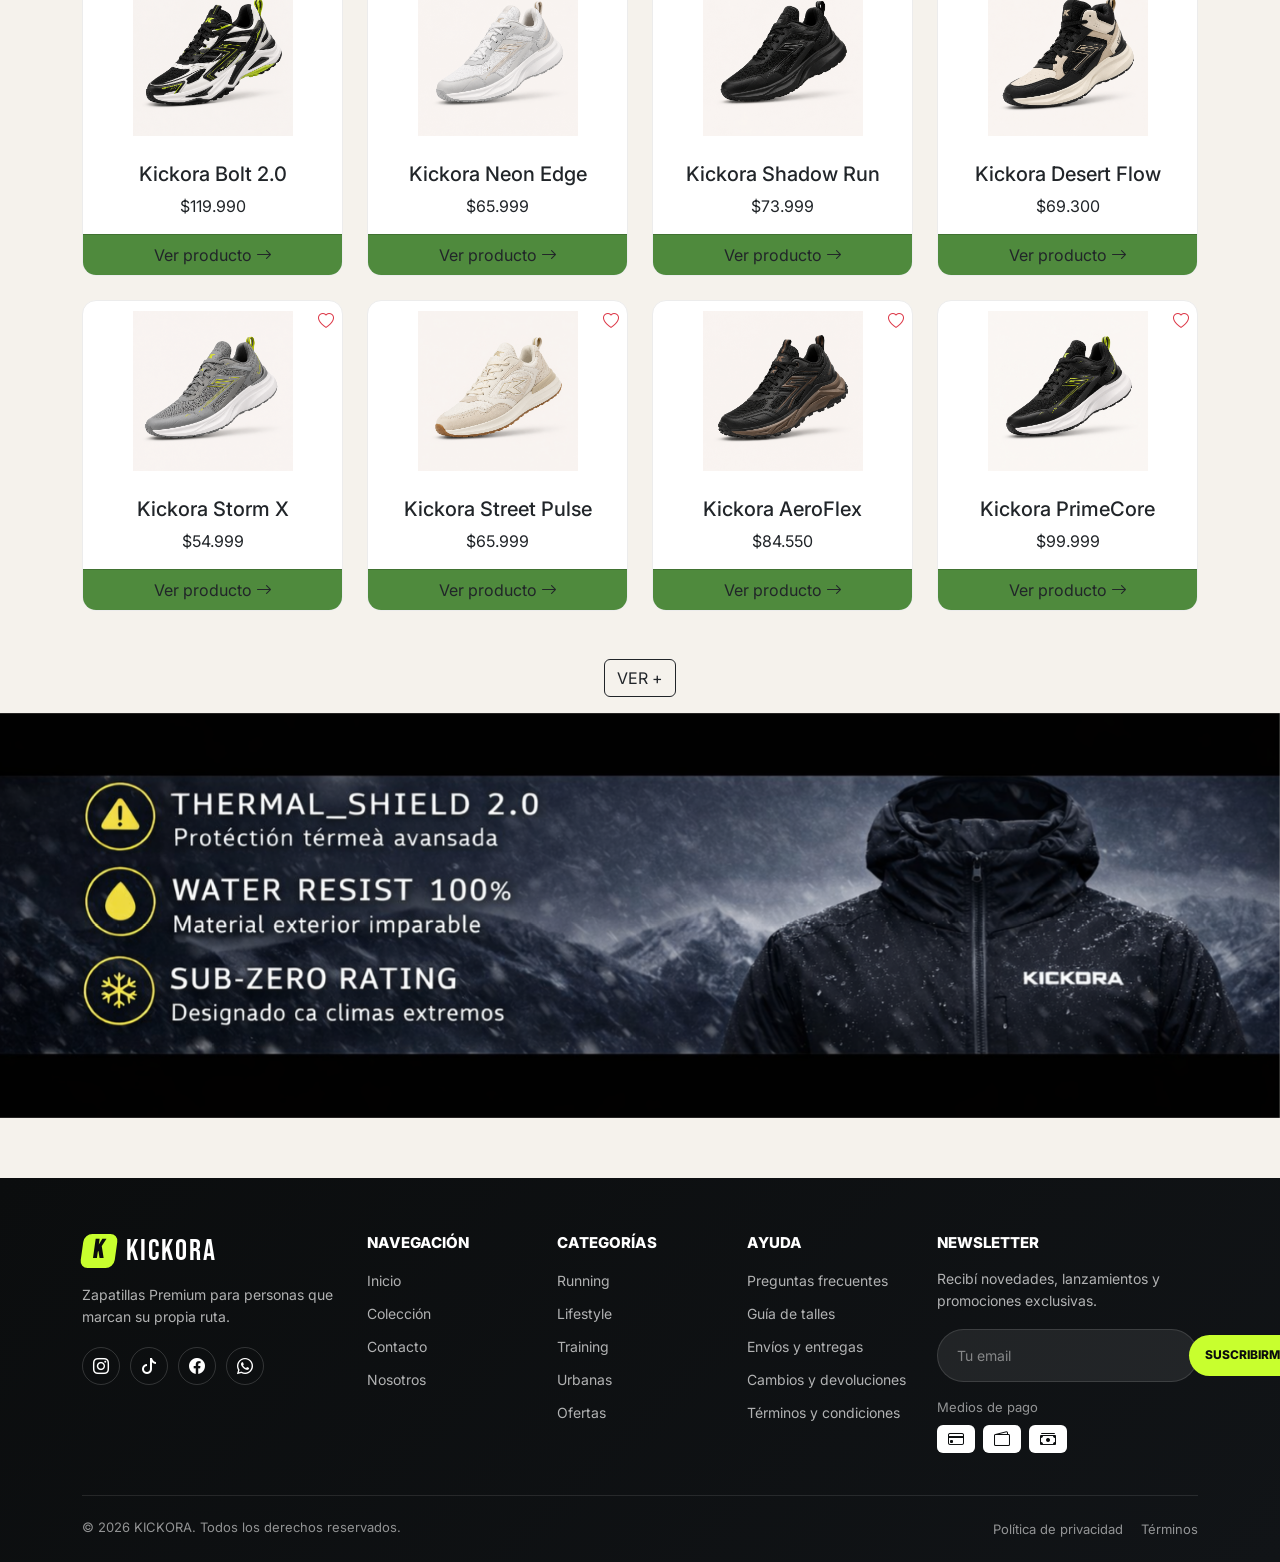
==== commit e48a0c57: "Añadimos el buscador funcional pero sin el archivo js" ====
--- a/index.html
+++ b/index.html
@@ -65,15 +65,37 @@
             </ul>
 
             <div class="d-flex align-items-center gap-2 acciones-kickora">
-              <a href="#" class="boton-icono" aria-label="Buscar">
-                <i class="bi bi-search"></i>
-              </a>
-
-              <a
-                href="./pages/categorias.html"
-                class="btn boton-principal-kickora"
-              >
-                Ver colección
+              <div class="buscador-navbar">
+                <button
+                  class="btn-buscar"
+                  id="btnAbrirBuscador"
+                  type="button"
+                  aria-label="Abrir buscador"
+                >
+                  <i class="bi bi-search"></i>
+                </button>
+
+                <div class="buscador-dropdown" id="buscadorDropdown">
+                  <div class="buscador-box">
+                    <i class="bi bi-search"></i>
+                    <input
+                      type="text"
+                      id="inputBuscarProducto"
+                      placeholder="Buscar zapatillas..."
+                      autocomplete="off"
+                    />
+                    <button id="btnCerrarBuscador" type="button">
+                      <i class="bi bi-x-lg"></i>
+                    </button>
+                  </div>
+
+                  <div class="resultados-busqueda" id="resultadosBusqueda">
+                    <p class="busqueda-vacia">Escribí para buscar productos</p>
+                  </div>
+                </div>
+              </div>
+              <a href="./pages/login.html" class="btn boton-principal-kickora">
+                Iniciar Sesión
               </a>
             </div>
           </div>
@@ -582,9 +604,13 @@
                 >
               </li>
               <li><a href="./pages/talles.html">Guía de talles</a></li>
-              <li><a href="#">Envíos y entregas</a></li>
-              <li><a href="#">Cambios y devoluciones</a></li>
-              <li><a href="#">Términos y condiciones</a></li>
+              <li><a href="./pages/error404.html">Envíos y entregas</a></li>
+              <li>
+                <a href="./pages/error404.html">Cambios y devoluciones</a>
+              </li>
+              <li>
+                <a href="./pages/error404.html">Términos y condiciones</a>
+              </li>
             </ul>
           </div>
 
@@ -616,8 +642,8 @@
           <p>© 2026 KICKORA. Todos los derechos reservados.</p>
 
           <div>
-            <a href="#">Política de privacidad</a>
-            <a href="#">Términos</a>
+            <a href="./pages/error404.html">Política de privacidad</a>
+            <a href="./pages/error404.html">Términos</a>
           </div>
         </div>
       </div>
--- a/css/style.css
+++ b/css/style.css
@@ -161,6 +161,155 @@
 
 .boton-menu-kickora:focus {
   box-shadow: none;
+}
+
+/* BUSCADOR NAVBAR */
+
+.buscador-navbar {
+  position: relative;
+}
+
+.btn-buscar {
+  width: 42px;
+  height: 42px;
+  border: 1px solid #ddd;
+  border-radius: 50%;
+  background-color: #fff;
+  color: #000;
+  display: flex;
+  align-items: center;
+  justify-content: center;
+  transition: all 0.25s ease;
+}
+
+.btn-buscar:hover {
+  background-color: #c6ff00;
+  border-color: #c6ff00;
+  transform: scale(1.05);
+}
+
+.buscador-dropdown {
+  position: absolute;
+  top: 55px;
+  right: 0;
+  width: 360px;
+  padding: 14px;
+  border-radius: 18px;
+  background-color: #ffffff;
+  box-shadow: 0 18px 45px rgba(0, 0, 0, 0.18);
+  z-index: 9999;
+  display: none;
+}
+
+.buscador-dropdown.activo {
+  display: block;
+}
+
+.buscador-box {
+  height: 46px;
+  padding: 0 12px;
+  border: 1px solid #e5e5e5;
+  border-radius: 999px;
+  display: flex;
+  align-items: center;
+  gap: 10px;
+  background-color: #f7f7f7;
+}
+
+.buscador-box i {
+  color: #111;
+}
+
+.buscador-box input {
+  width: 100%;
+  border: none;
+  outline: none;
+  background: transparent;
+  color: #111;
+  font-size: 0.9rem;
+  font-weight: 500;
+}
+
+.buscador-box input::placeholder {
+  color: #777;
+}
+
+.buscador-box button {
+  border: none;
+  background: transparent;
+  color: #111;
+  display: flex;
+  align-items: center;
+  justify-content: center;
+}
+
+.resultados-busqueda {
+  max-height: 330px;
+  overflow-y: auto;
+  margin-top: 12px;
+}
+
+.item-resultado {
+  display: flex;
+  align-items: center;
+  gap: 12px;
+  padding: 9px;
+  border-radius: 14px;
+  text-decoration: none;
+  color: #111;
+  transition: background-color 0.2s ease;
+}
+
+.item-resultado:hover {
+  background-color: #f1f1f1;
+}
+
+.item-resultado img {
+  width: 58px;
+  height: 58px;
+  border-radius: 12px;
+  object-fit: cover;
+  background-color: #eee;
+}
+
+.info-resultado h4 {
+  margin: 0;
+  font-size: 0.92rem;
+  font-weight: 800;
+  color: #111;
+}
+
+.info-resultado p {
+  margin: 3px 0 0;
+  font-size: 0.78rem;
+  color: #666;
+}
+
+.precio-resultado {
+  display: block;
+  margin-top: 3px;
+  font-size: 0.82rem;
+  font-weight: 800;
+  color: #000;
+}
+
+.busqueda-vacia,
+.sin-resultados {
+  margin: 0;
+  padding: 14px 8px;
+  color: #777;
+  font-size: 0.88rem;
+  text-align: center;
+}
+
+@media (max-width: 768px) {
+  .buscador-dropdown {
+    position: fixed;
+    top: 88px;
+    left: 16px;
+    right: 16px;
+    width: auto;
+  }
 }
 
 /* BREADCRUMB KICKORA */
@@ -512,6 +661,13 @@
   object-fit: cover;
   object-position: center;
 }
+@media (max-width: 992px) {
+  .carousel,
+  .carousel-inner,
+  .carousel-item {
+    height: 480px;
+  }
+}
 
 /* BOTONES DEL BANNER */
 .botones-carousel {
@@ -655,4 +811,321 @@
   #promoCarousel .carousel-item img {
     height: 120px; 
   }
+}
+ /*Cuerpo de categorias*/
+ .card {
+  border-radius: 14px;
+  border: 1px solid #ececec;
+  transition: 0.3s ease;
+  overflow: hidden;
+  background: white;
+}
+
+.card:hover {
+  transform: translateY(-4px);
+  box-shadow: 0 10px 18px rgba(0,0,0,0.08);
+}
+
+.card img {
+  height: 180px;
+  object-fit: contain;
+  padding: 10px;
+}
+
+.bi-heart {
+  font-size: 16px;
+  cursor: pointer;
+}
+
+aside {
+  margin-bottom: 30px;
+}
+
+@media (max-width: 768px) {
+
+  main {
+    padding-top: 20px !important;
+  }
+
+  aside {
+    margin-bottom: 25px;
+  }
+
+  .form-select {
+    width: 100% !important;
+  }
+
+  .d-flex.justify-content-between {
+    flex-direction: column;
+    align-items: flex-start !important;
+    gap: 10px;
+  }
+
+  .card img {
+    height: 120px;
+  }
+
+  .card small {
+    font-size: 12px;
+  }
+
+  .card h6 {
+    font-size: 14px;
+    margin-bottom: 2px;
+  }
+
+  .card div {
+    font-size: 11px;
+  }
+
+  h4 {
+    font-size: 24px;
+  }
+
+  aside h5 {
+    font-size: 16px;
+  }
+}
+
+/* NOSOTROS HTML */
+
+.seccion-nosotros {
+  background: #f4f4f1;
+  padding: 80px 20px;
+}
+
+.contenedor-nosotros {
+  max-width: 1180px;
+  margin: 0 auto;
+  background: #ffffff;
+  border-radius: 28px;
+  overflow: hidden;
+  box-shadow: 0 20px 50px rgba(0, 0, 0, 0.12);
+}
+
+.imagen-nosotros {
+  width: 100%;
+  height: 430px;
+  overflow: hidden;
+}
+
+.imagen-nosotros img {
+  width: 100%;
+  height: 100%;
+  object-fit: cover;
+  object-position: center;
+}
+
+.contenido-nosotros {
+  padding: 42px;
+}
+
+.etiqueta-nosotros {
+  display: inline-block;
+  margin-bottom: 18px;
+  font-size: 0.78rem;
+  font-weight: 700;
+  text-transform: uppercase;
+  letter-spacing: 1px;
+  color: #777777;
+}
+
+.contenido-nosotros h2 {
+  font-size: clamp(2rem, 4vw, 4rem);
+  font-weight: 900;
+  line-height: 0.95;
+  color: #111111;
+  margin-bottom: 22px;
+}
+
+.contenido-nosotros p {
+  max-width: 720px;
+  font-size: 1rem;
+  line-height: 1.7;
+  color: #4a4a4a;
+  margin-bottom: 20px;
+}
+
+.contenido-nosotros p strong {
+  color: #111111;
+}
+
+.estadisticas-nosotros {
+  display: grid;
+  grid-template-columns: repeat(3, 1fr);
+  gap: 22px;
+  margin: 38px 0 45px;
+}
+
+.estadisticas-nosotros div {
+  border-top: 1px solid #dddddd;
+  padding-top: 18px;
+}
+
+.estadisticas-nosotros h3 {
+  font-size: 2rem;
+  font-weight: 900;
+  color: #111111;
+  margin-bottom: 4px;
+}
+
+.estadisticas-nosotros span {
+  font-size: 0.9rem;
+  color: #666666;
+}
+
+.equipo-nosotros h4 {
+  font-size: 1.1rem;
+  font-weight: 800;
+  margin-bottom: 22px;
+  color: #111111;
+}
+
+.lista-equipo {
+  display: grid;
+  grid-template-columns: repeat(4, 1fr);
+  gap: 18px;
+}
+
+.miembro-equipo {
+  display: flex;
+  align-items: center;
+  gap: 12px;
+  background: #f7f7f5;
+  padding: 12px;
+  border-radius: 18px;
+  transition: transform 0.3s ease, box-shadow 0.3s ease;
+}
+
+.miembro-equipo:hover {
+  transform: translateY(-5px);
+  box-shadow: 0 12px 25px rgba(0, 0, 0, 0.08);
+}
+
+.miembro-equipo img {
+  width: 48px;
+  height: 48px;
+  border-radius: 50%;
+  object-fit: cover;
+  background: #dddddd;
+}
+
+.miembro-equipo strong {
+  display: block;
+  font-size: 0.9rem;
+  color: #111111;
+}
+
+.miembro-equipo span {
+  font-size: 0.78rem;
+  color: #666666;
+}
+
+/* Tablets */
+@media (max-width: 992px) {
+  .imagen-nosotros {
+    height: 340px;
+  }
+
+  .lista-equipo {
+    grid-template-columns: repeat(2, 1fr);
+  }
+}
+
+/* Celulares */
+@media (max-width: 576px) {
+  .seccion-nosotros {
+    padding: 50px 14px;
+  }
+
+  .contenedor-nosotros {
+    border-radius: 22px;
+  }
+
+  .imagen-nosotros {
+    height: 250px;
+  }
+
+  .contenido-nosotros {
+    padding: 28px 22px;
+  }
+
+  .estadisticas-nosotros {
+    grid-template-columns: 1fr;
+    gap: 18px;
+  }
+
+  .lista-equipo {
+    grid-template-columns: 1fr;
+  }
+
+  .miembro-equipo {
+    padding: 14px;
+  }
+
+}
+/* contacto */
+
+.contacto-formulario {
+  width: 100%;
+}
+
+.contacto-formulario h3 {
+  font-size: 1.4rem;
+  font-weight: 900;
+  color: #07111f;
+  margin-bottom: 28px;
+}
+
+.contacto-formulario .form-control {
+  background-color: #f6f7f8;
+  border: none;
+  border-radius: 8px;
+  padding: 16px;
+  font-size: 0.95rem;
+}
+
+.contacto-formulario .form-control:focus {
+  box-shadow: 0 0 0 0.2rem rgba(190, 240, 40, 0.35);
+}
+
+.btn-enviar {
+  background-color: #c8f236;
+  border: none;
+  color: #07111f;
+  padding: 15px 32px;
+  border-radius: 8px;
+  font-weight: 900;
+  transition: 0.3s ease;
+}
+
+.btn-enviar:hover {
+  background-color: #b7e82b;
+  transform: translateY(-2px);
+}
+
+.mapa-contacto {
+  width: 100%;
+  min-height: 430px;
+  border-radius: 18px;
+  overflow: hidden;
+  background-color: #e5e5e5;
+}
+
+.mapa-contacto iframe {
+  width: 100%;
+  height: 100%;
+  min-height: 430px;
+  border: 0;
+  display: block;
+}
+
+@media (max-width: 991px) {
+  .mapa-contacto {
+    min-height: 300px;
+  }
+
+  .mapa-contacto iframe {
+    min-height: 300px;
+  }
 }
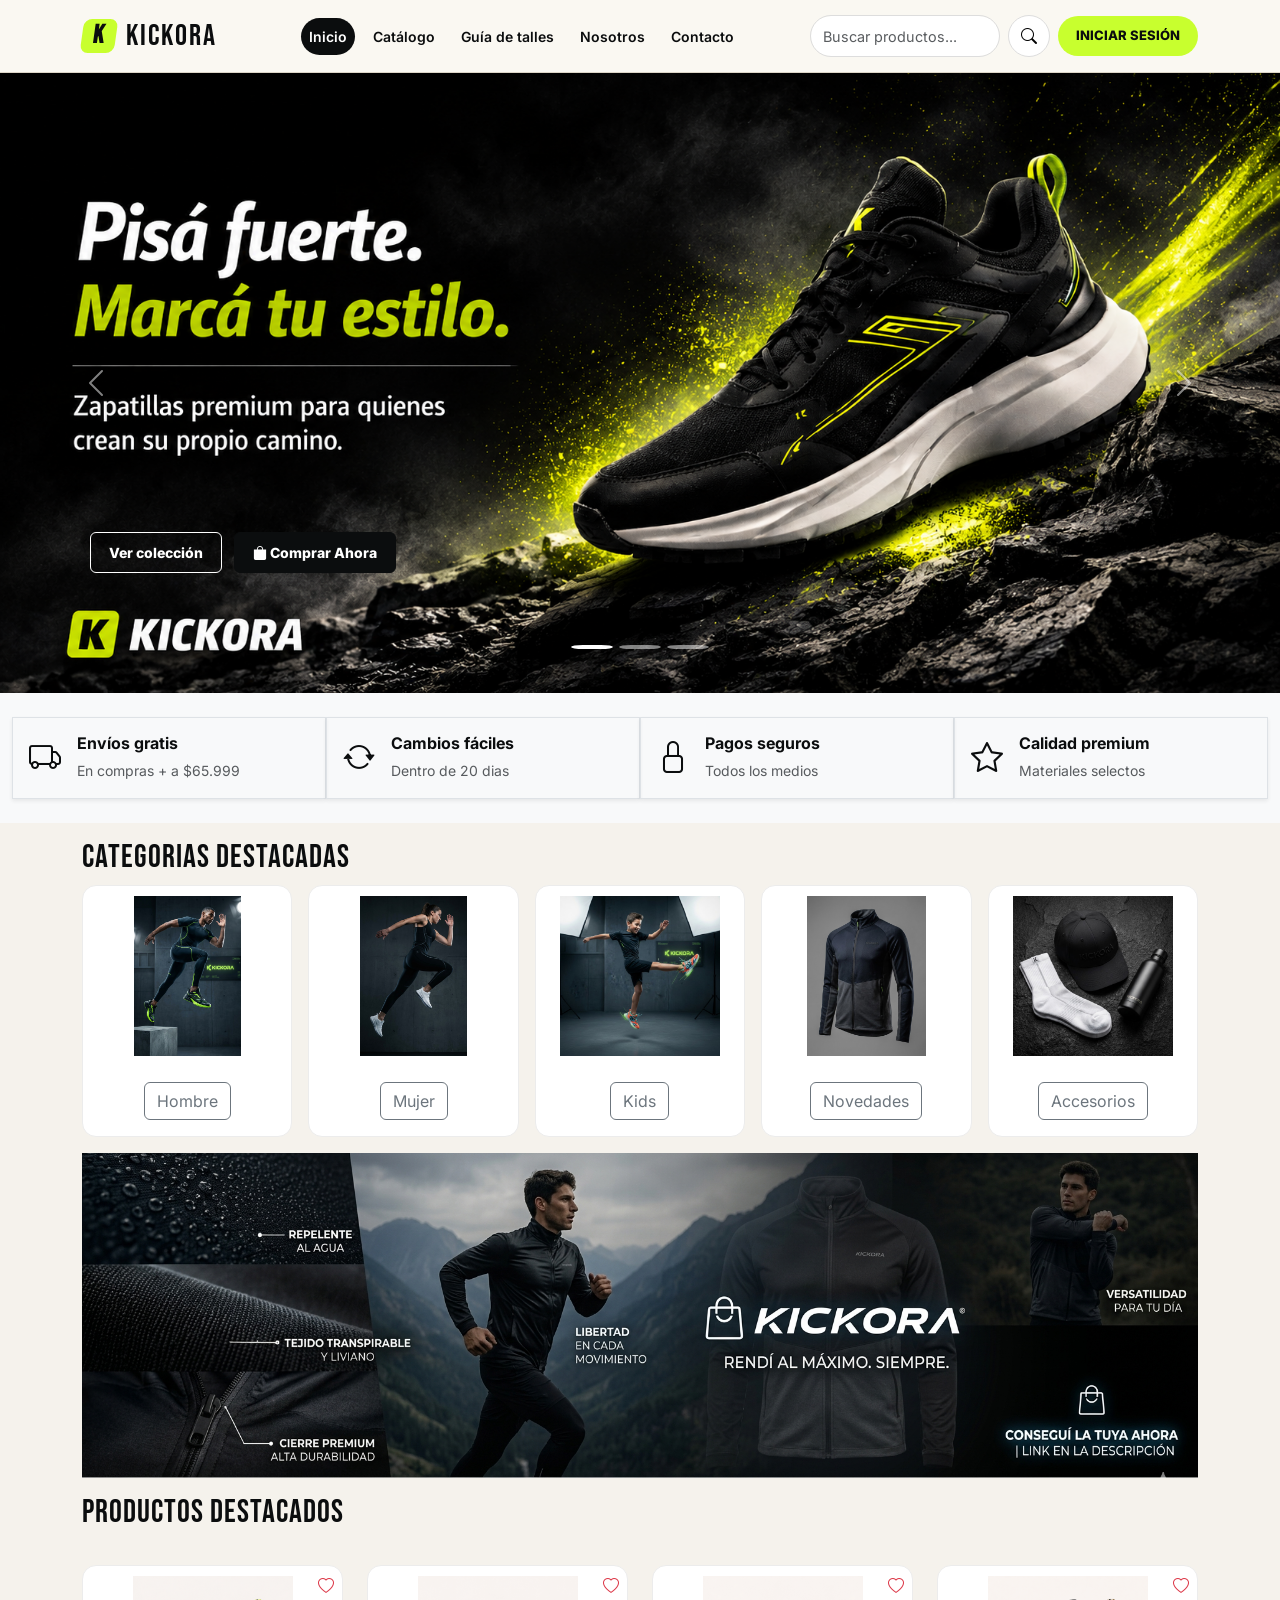
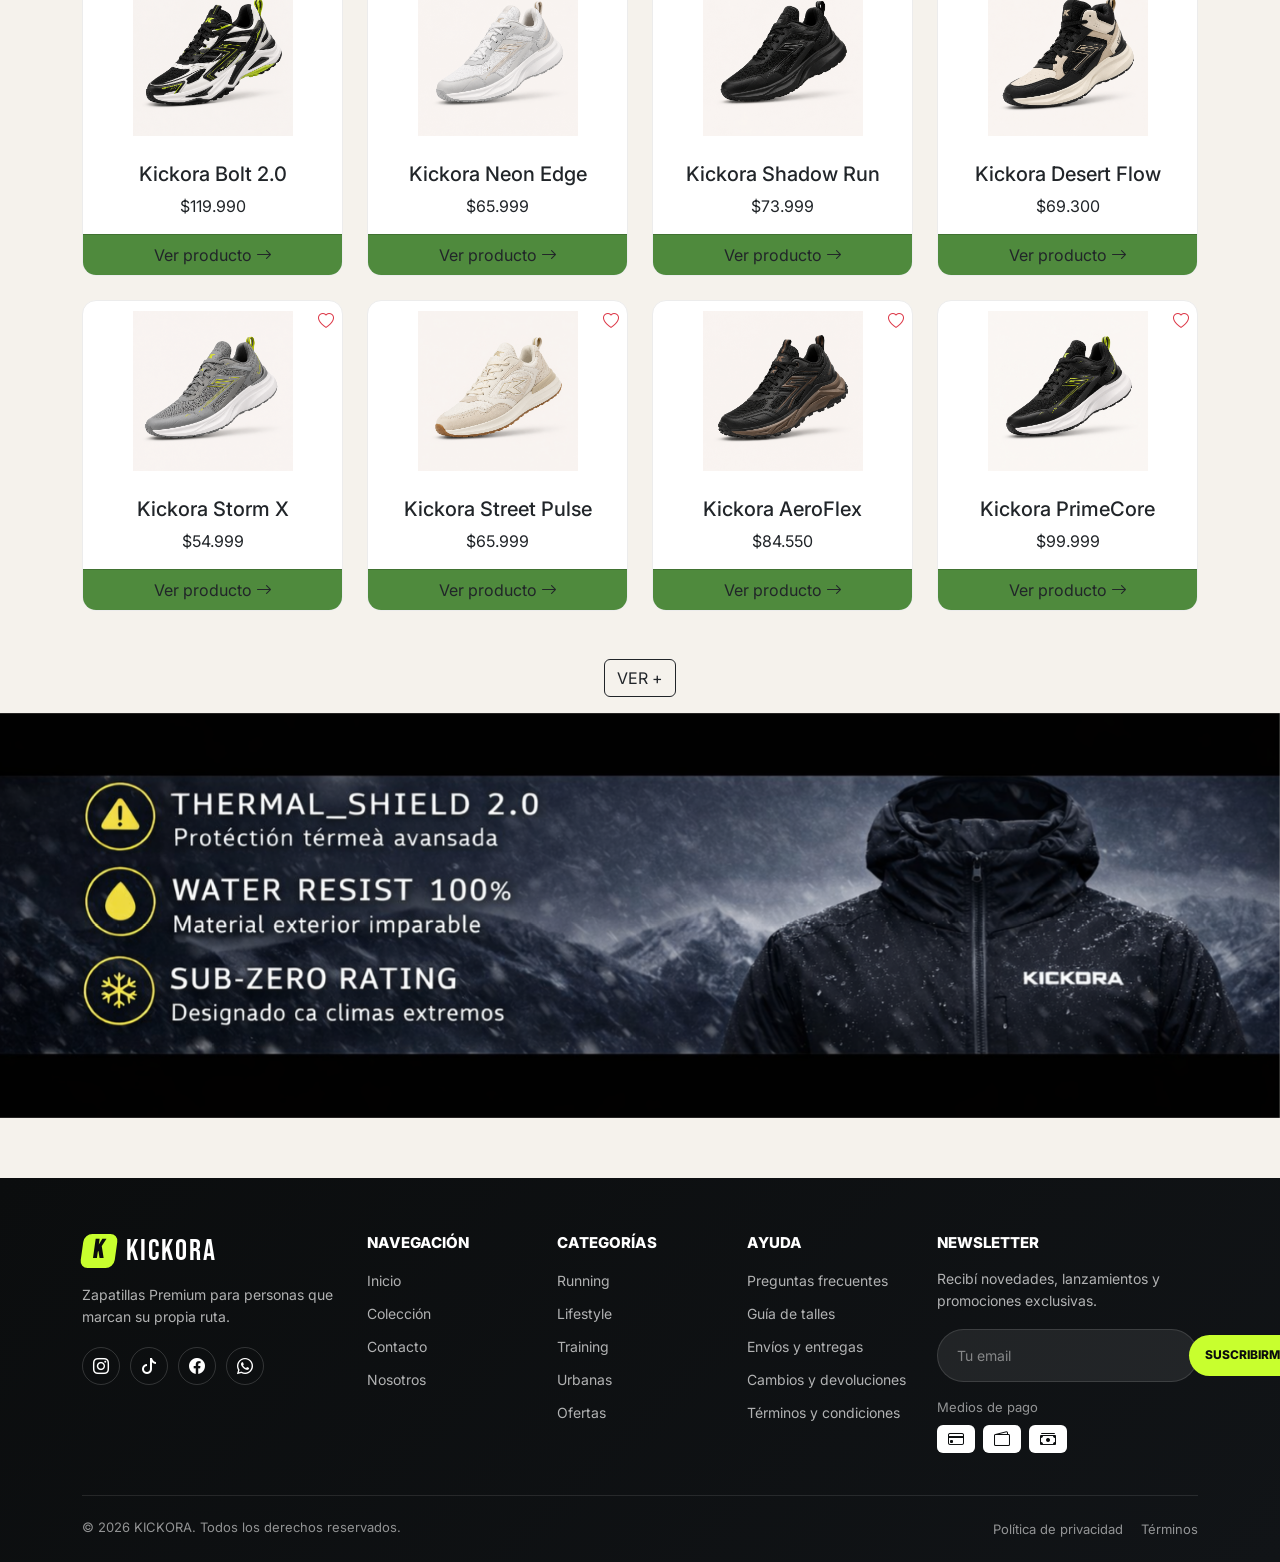
==== commit c88d6b6a: "Terminamos el buscador con clases de bootstrap, agregamos el boton de inicio de sesion de login.html" ====
--- a/index.html
+++ b/index.html
@@ -65,35 +65,28 @@
             </ul>
 
             <div class="d-flex align-items-center gap-2 acciones-kickora">
-              <div class="buscador-navbar">
+              <form
+                class="d-flex align-items-center gap-2"
+                role="search"
+                action="./pages/categorias.html"
+                method="GET"
+              >
+                <input
+                  class="form-control rounded-pill buscador-input"
+                  type="search"
+                  name="buscar"
+                  placeholder="Buscar productos..."
+                  aria-label="Buscar"
+                />
+
                 <button
-                  class="btn-buscar"
-                  id="btnAbrirBuscador"
-                  type="button"
-                  aria-label="Abrir buscador"
+                  class="btn btn-buscar-navbar rounded-circle"
+                  type="submit"
                 >
                   <i class="bi bi-search"></i>
                 </button>
-
-                <div class="buscador-dropdown" id="buscadorDropdown">
-                  <div class="buscador-box">
-                    <i class="bi bi-search"></i>
-                    <input
-                      type="text"
-                      id="inputBuscarProducto"
-                      placeholder="Buscar zapatillas..."
-                      autocomplete="off"
-                    />
-                    <button id="btnCerrarBuscador" type="button">
-                      <i class="bi bi-x-lg"></i>
-                    </button>
-                  </div>
-
-                  <div class="resultados-busqueda" id="resultadosBusqueda">
-                    <p class="busqueda-vacia">Escribí para buscar productos</p>
-                  </div>
-                </div>
-              </div>
+              </form>
+
               <a href="./pages/login.html" class="btn boton-principal-kickora">
                 Iniciar Sesión
               </a>
--- a/css/style.css
+++ b/css/style.css
@@ -165,151 +165,28 @@
 
 /* BUSCADOR NAVBAR */
 
-.buscador-navbar {
-  position: relative;
-}
-
-.btn-buscar {
+.buscador-input {
+  width: 190px;
+  height: 42px;
+  border: 1px solid #ddd;
+  font-size: 0.9rem;
+}
+
+.btn-buscar-navbar {
   width: 42px;
   height: 42px;
   border: 1px solid #ddd;
-  border-radius: 50%;
   background-color: #fff;
   color: #000;
   display: flex;
   align-items: center;
   justify-content: center;
-  transition: all 0.25s ease;
-}
-
-.btn-buscar:hover {
+}
+
+.btn-buscar-navbar:hover {
   background-color: #c6ff00;
   border-color: #c6ff00;
-  transform: scale(1.05);
-}
-
-.buscador-dropdown {
-  position: absolute;
-  top: 55px;
-  right: 0;
-  width: 360px;
-  padding: 14px;
-  border-radius: 18px;
-  background-color: #ffffff;
-  box-shadow: 0 18px 45px rgba(0, 0, 0, 0.18);
-  z-index: 9999;
-  display: none;
-}
-
-.buscador-dropdown.activo {
-  display: block;
-}
-
-.buscador-box {
-  height: 46px;
-  padding: 0 12px;
-  border: 1px solid #e5e5e5;
-  border-radius: 999px;
-  display: flex;
-  align-items: center;
-  gap: 10px;
-  background-color: #f7f7f7;
-}
-
-.buscador-box i {
-  color: #111;
-}
-
-.buscador-box input {
-  width: 100%;
-  border: none;
-  outline: none;
-  background: transparent;
-  color: #111;
-  font-size: 0.9rem;
-  font-weight: 500;
-}
-
-.buscador-box input::placeholder {
-  color: #777;
-}
-
-.buscador-box button {
-  border: none;
-  background: transparent;
-  color: #111;
-  display: flex;
-  align-items: center;
-  justify-content: center;
-}
-
-.resultados-busqueda {
-  max-height: 330px;
-  overflow-y: auto;
-  margin-top: 12px;
-}
-
-.item-resultado {
-  display: flex;
-  align-items: center;
-  gap: 12px;
-  padding: 9px;
-  border-radius: 14px;
-  text-decoration: none;
-  color: #111;
-  transition: background-color 0.2s ease;
-}
-
-.item-resultado:hover {
-  background-color: #f1f1f1;
-}
-
-.item-resultado img {
-  width: 58px;
-  height: 58px;
-  border-radius: 12px;
-  object-fit: cover;
-  background-color: #eee;
-}
-
-.info-resultado h4 {
-  margin: 0;
-  font-size: 0.92rem;
-  font-weight: 800;
-  color: #111;
-}
-
-.info-resultado p {
-  margin: 3px 0 0;
-  font-size: 0.78rem;
-  color: #666;
-}
-
-.precio-resultado {
-  display: block;
-  margin-top: 3px;
-  font-size: 0.82rem;
-  font-weight: 800;
   color: #000;
-}
-
-.busqueda-vacia,
-.sin-resultados {
-  margin: 0;
-  padding: 14px 8px;
-  color: #777;
-  font-size: 0.88rem;
-  text-align: center;
-}
-
-@media (max-width: 768px) {
-  .buscador-dropdown {
-    position: fixed;
-    top: 88px;
-    left: 16px;
-    right: 16px;
-    width: auto;
-  }
 }
 
 /* BREADCRUMB KICKORA */
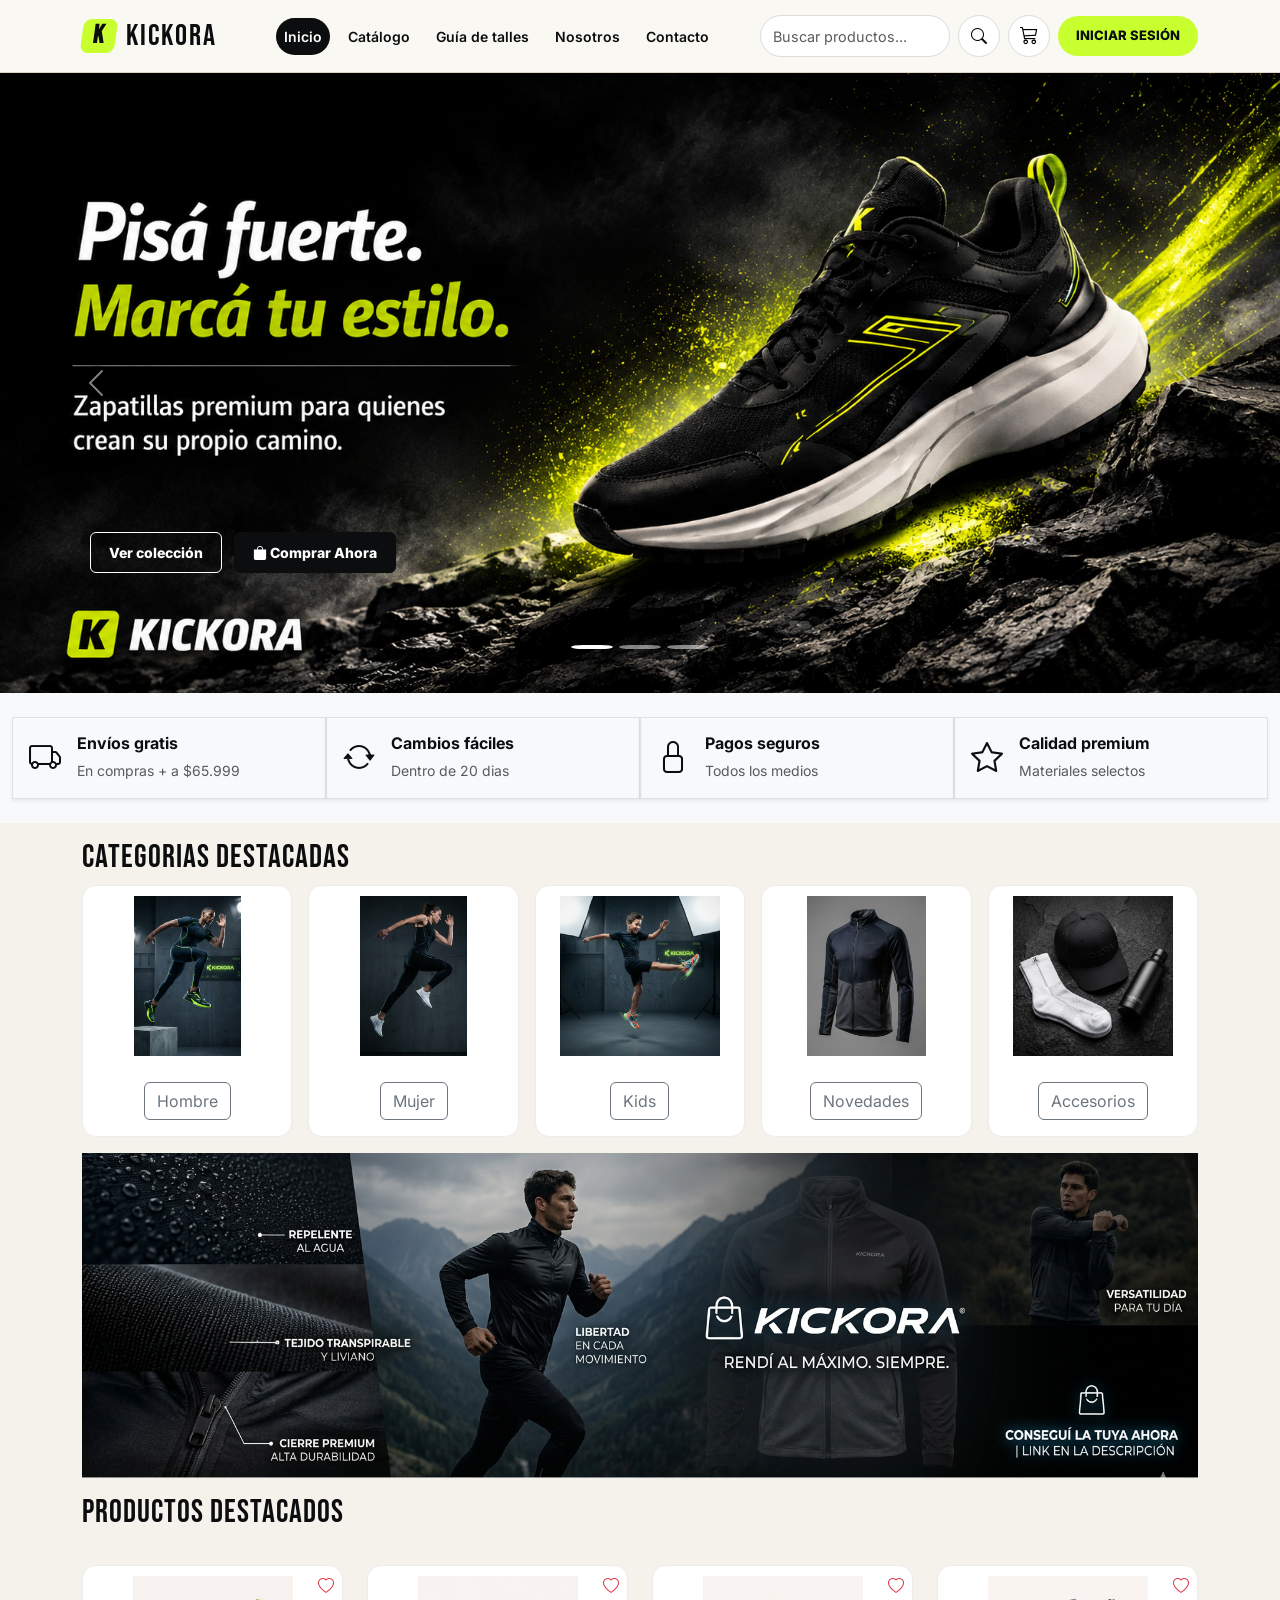
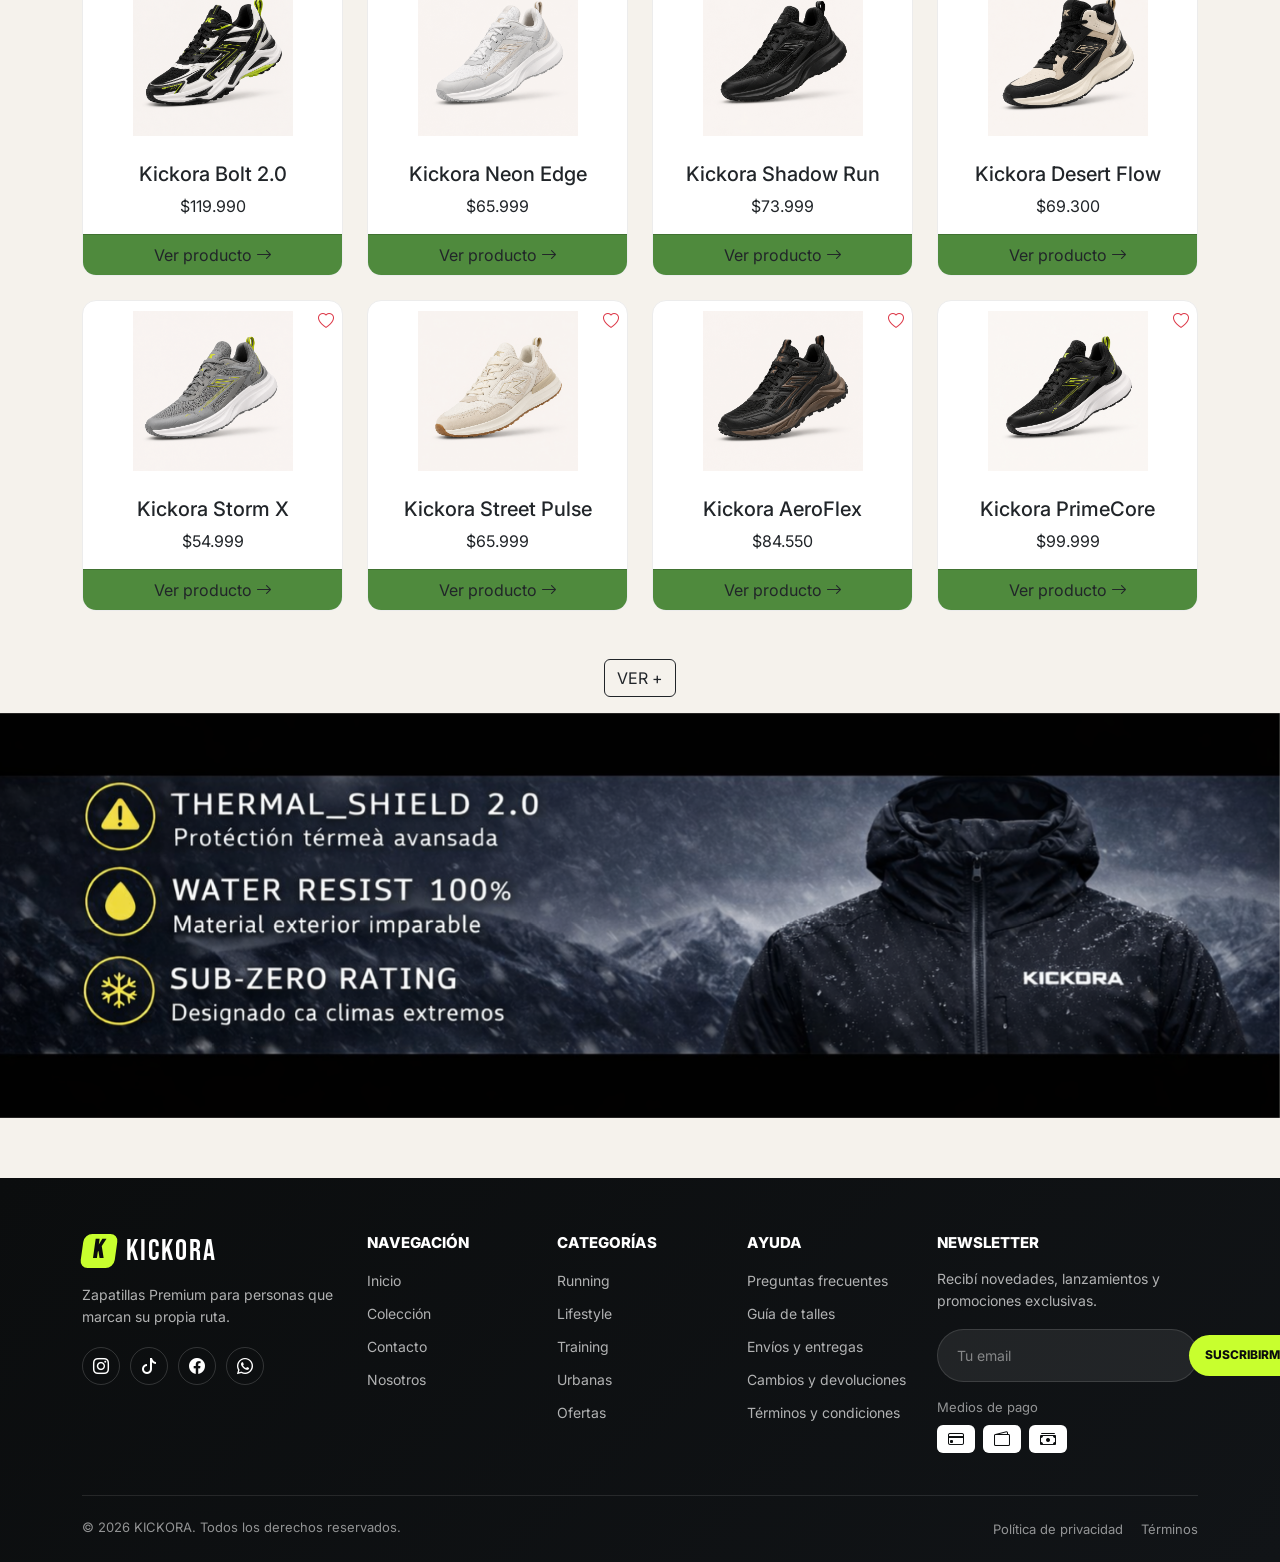
==== commit 2d4723d4: "agregamos cambios en el navbar, agregando el carrito de compra linkeado con detalle-carrito y arregl" ====
--- a/index.html
+++ b/index.html
@@ -5,6 +5,7 @@
     <meta name="viewport" content="width=device-width, initial-scale=1.0" />
     <meta name="description" content="E-commerce de zapatillas en Argentina" />
     <meta name="author" content="RollingCode" />
+    <link rel="icon" type="image/png" href="./img/favicon/favicon.png" />
     <link
       href="https://cdn.jsdelivr.net/npm/bootstrap@5.3.8/dist/css/bootstrap.min.css"
       rel="stylesheet"
@@ -86,6 +87,13 @@
                   <i class="bi bi-search"></i>
                 </button>
               </form>
+              <a
+                href="./pages/detalle-carrito.html"
+                class="btn-carrito-navbar"
+                aria-label="Ir al carrito"
+              >
+                <i class="bi bi-cart3"></i>
+              </a>
 
               <a href="./pages/login.html" class="btn boton-principal-kickora">
                 Iniciar Sesión
@@ -310,9 +318,11 @@
                 alt="Kids"
               />
               <div class="card-body text-center">
-                <button type="button" class="btn btn-outline-secondary">
-                  Kids
-                </button>
+                <a
+                  href="./pages/categorias-2.html"
+                  class="btn btn-outline-secondary"
+                  >Kids</a
+                >
               </div>
             </div>
           </div>
@@ -496,7 +506,7 @@
         </div>
       </section>
       <!--CAROUSEL FIN PROMO -->
-      <section>
+      <section class="d-none d-md-block">
         <div
           id="promoCarousel"
           class="carousel slide h-25"
--- a/css/style.css
+++ b/css/style.css
@@ -161,6 +161,33 @@
 
 .boton-menu-kickora:focus {
   box-shadow: none;
+}
+
+/* BOTON CARRITO */
+
+.btn-carrito-navbar {
+  width: 42px;
+  height: 42px;
+  border: 1px solid #ddd;
+  border-radius: 50%;
+  background-color: #fff;
+  color: #000;
+  display: flex;
+  align-items: center;
+  justify-content: center;
+  text-decoration: none;
+  transition: all 0.25s ease;
+}
+
+.btn-carrito-navbar:hover {
+  background-color: #c6ff00;
+  border-color: #c6ff00;
+  color: #000;
+  transform: scale(1.05);
+}
+
+.btn-carrito-navbar i {
+  font-size: 1.15rem;
 }
 
 /* BUSCADOR NAVBAR */
